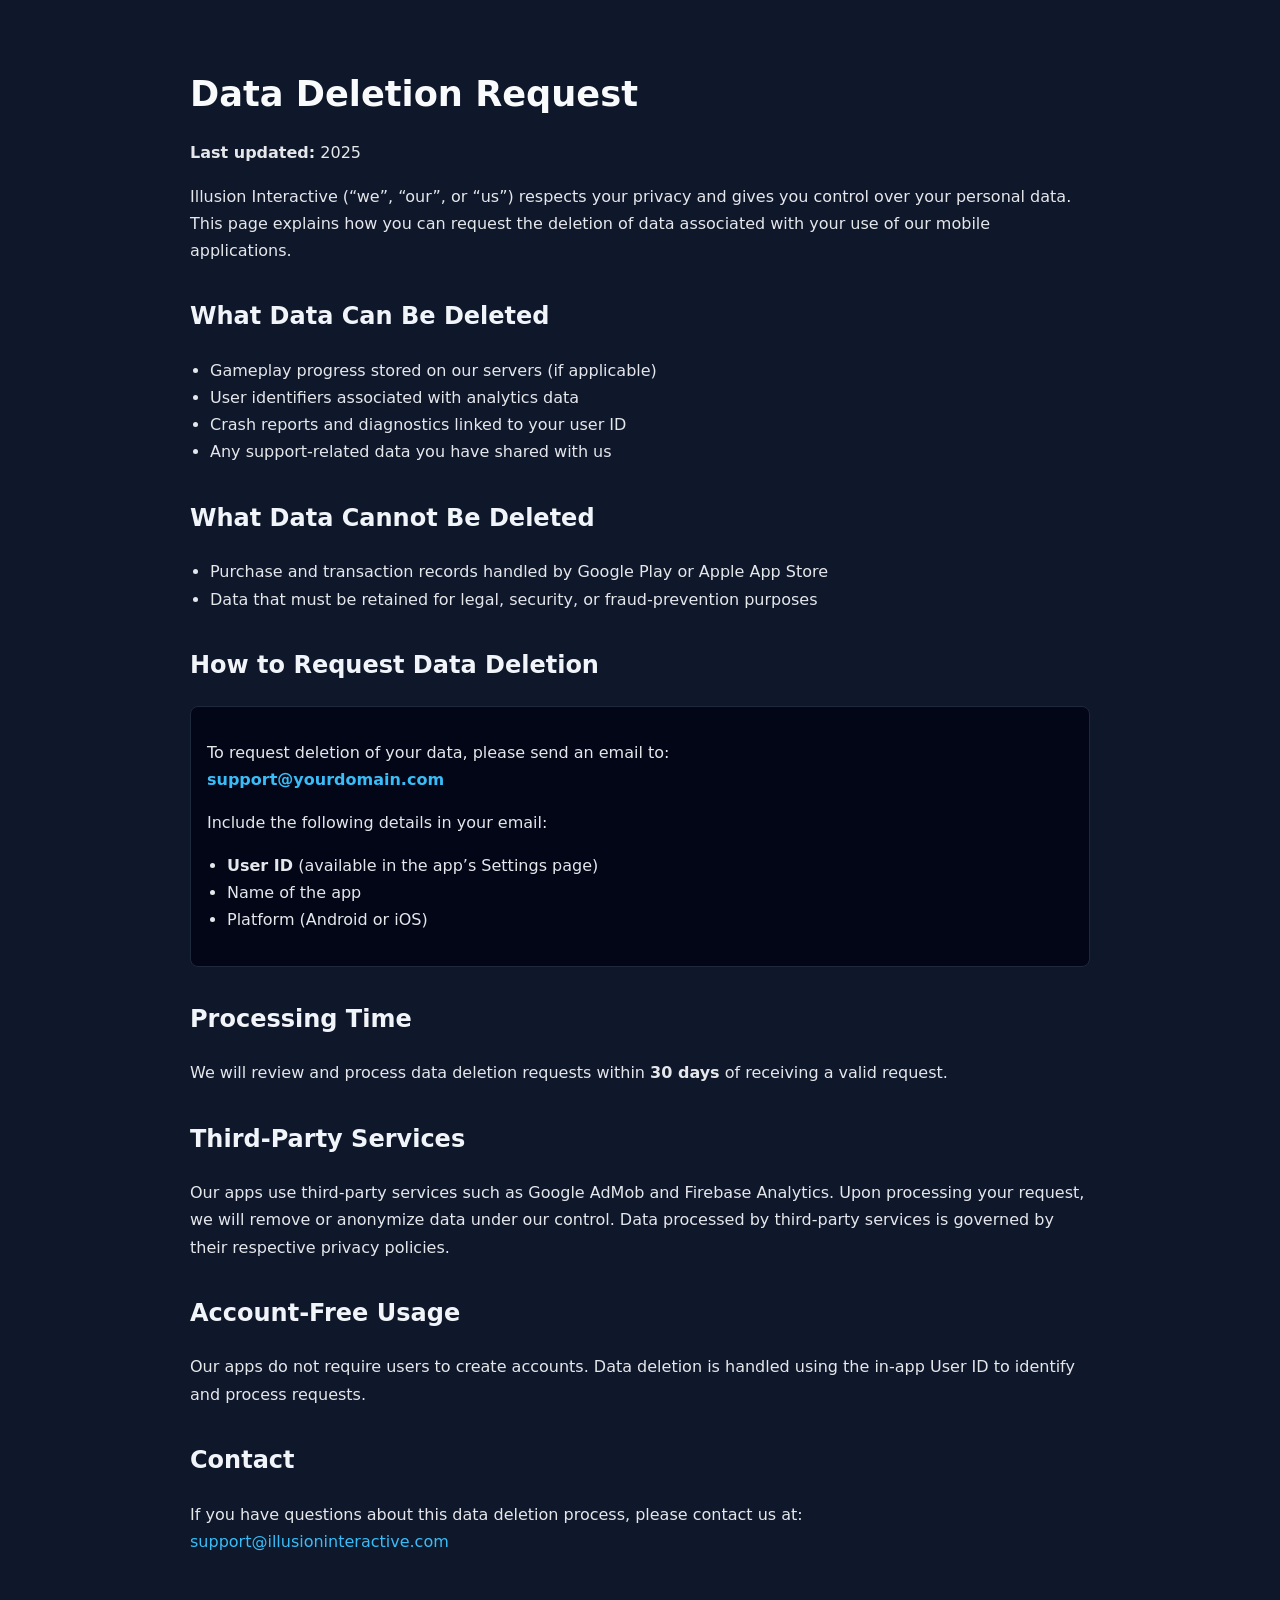
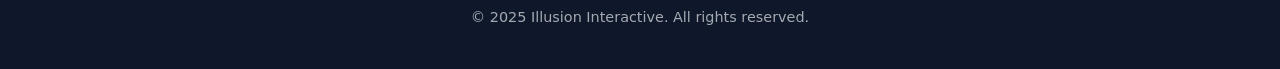
==== datadeletion/index.html @ f8d48161 "Update Privacy Policy to Data Deletion Request" ====
<!DOCTYPE html>
<html lang="en">
<head>
  <meta charset="UTF-8" />
  <title>Data Deletion Request | Illusion Interactive</title>
  <meta name="viewport" content="width=device-width, initial-scale=1" />
  <meta name="robots" content="index, follow" />

  <style>
    body {
      font-family: system-ui, -apple-system, BlinkMacSystemFont, "Segoe UI", Roboto, sans-serif;
      background: #0f172a;
      color: #e5e7eb;
      margin: 0;
      padding: 40px 20px;
      line-height: 1.7;
    }
    .container {
      max-width: 900px;
      margin: auto;
    }
    h1 {
      font-size: 2.2rem;
      margin-bottom: 10px;
      color: #f8fafc;
    }
    h2 {
      margin-top: 32px;
      color: #f1f5f9;
    }
    p, li {
      font-size: 1rem;
    }
    ul {
      padding-left: 20px;
    }
    a {
      color: #38bdf8;
      text-decoration: none;
    }
    a:hover {
      text-decoration: underline;
    }
    footer {
      margin-top: 50px;
      font-size: 0.9rem;
      opacity: 0.7;
      text-align: center;
    }
    .highlight {
      background: #020617;
      border: 1px solid #1e293b;
      padding: 16px;
      border-radius: 8px;
      margin: 20px 0;
    }
  </style>
</head>

<body>
  <div class="container">
    <h1>Data Deletion Request</h1>
    <p><strong>Last updated:</strong> 2025</p>

    <p>
      Illusion Interactive (“we”, “our”, or “us”) respects your privacy and gives you
      control over your personal data. This page explains how you can request the
      deletion of data associated with your use of our mobile applications.
    </p>

    <h2>What Data Can Be Deleted</h2>
    <ul>
      <li>Gameplay progress stored on our servers (if applicable)</li>
      <li>User identifiers associated with analytics data</li>
      <li>Crash reports and diagnostics linked to your user ID</li>
      <li>Any support-related data you have shared with us</li>
    </ul>

    <h2>What Data Cannot Be Deleted</h2>
    <ul>
      <li>Purchase and transaction records handled by Google Play or Apple App Store</li>
      <li>Data that must be retained for legal, security, or fraud-prevention purposes</li>
    </ul>

    <h2>How to Request Data Deletion</h2>
    <div class="highlight">
      <p>
        To request deletion of your data, please send an email to:
        <br />
        <strong>
          <a href="mailto:support@yourdomain.com">
            support@yourdomain.com
          </a>
        </strong>
      </p>

      <p>
        Include the following details in your email:
      </p>
      <ul>
        <li><strong>User ID</strong> (available in the app’s Settings page)</li>
        <li>Name of the app</li>
        <li>Platform (Android or iOS)</li>
      </ul>
    </div>

    <h2>Processing Time</h2>
    <p>
      We will review and process data deletion requests within
      <strong>30 days</strong> of receiving a valid request.
    </p>

    <h2>Third-Party Services</h2>
    <p>
      Our apps use third-party services such as Google AdMob and Firebase Analytics.
      Upon processing your request, we will remove or anonymize data under our control.
      Data processed by third-party services is governed by their respective
      privacy policies.
    </p>

    <h2>Account-Free Usage</h2>
    <p>
      Our apps do not require users to create accounts. Data deletion is handled
      using the in-app User ID to identify and process requests.
    </p>

    <h2>Contact</h2>
    <p>
      If you have questions about this data deletion process, please contact us at:
      <br />
      <a href="mailto:support@illusioninteractive.com.com">support@illusioninteractive.com</a>
    </p>

    <footer>
      © 2025 Illusion Interactive. All rights reserved.
    </footer>
  </div>
</body>
</html>
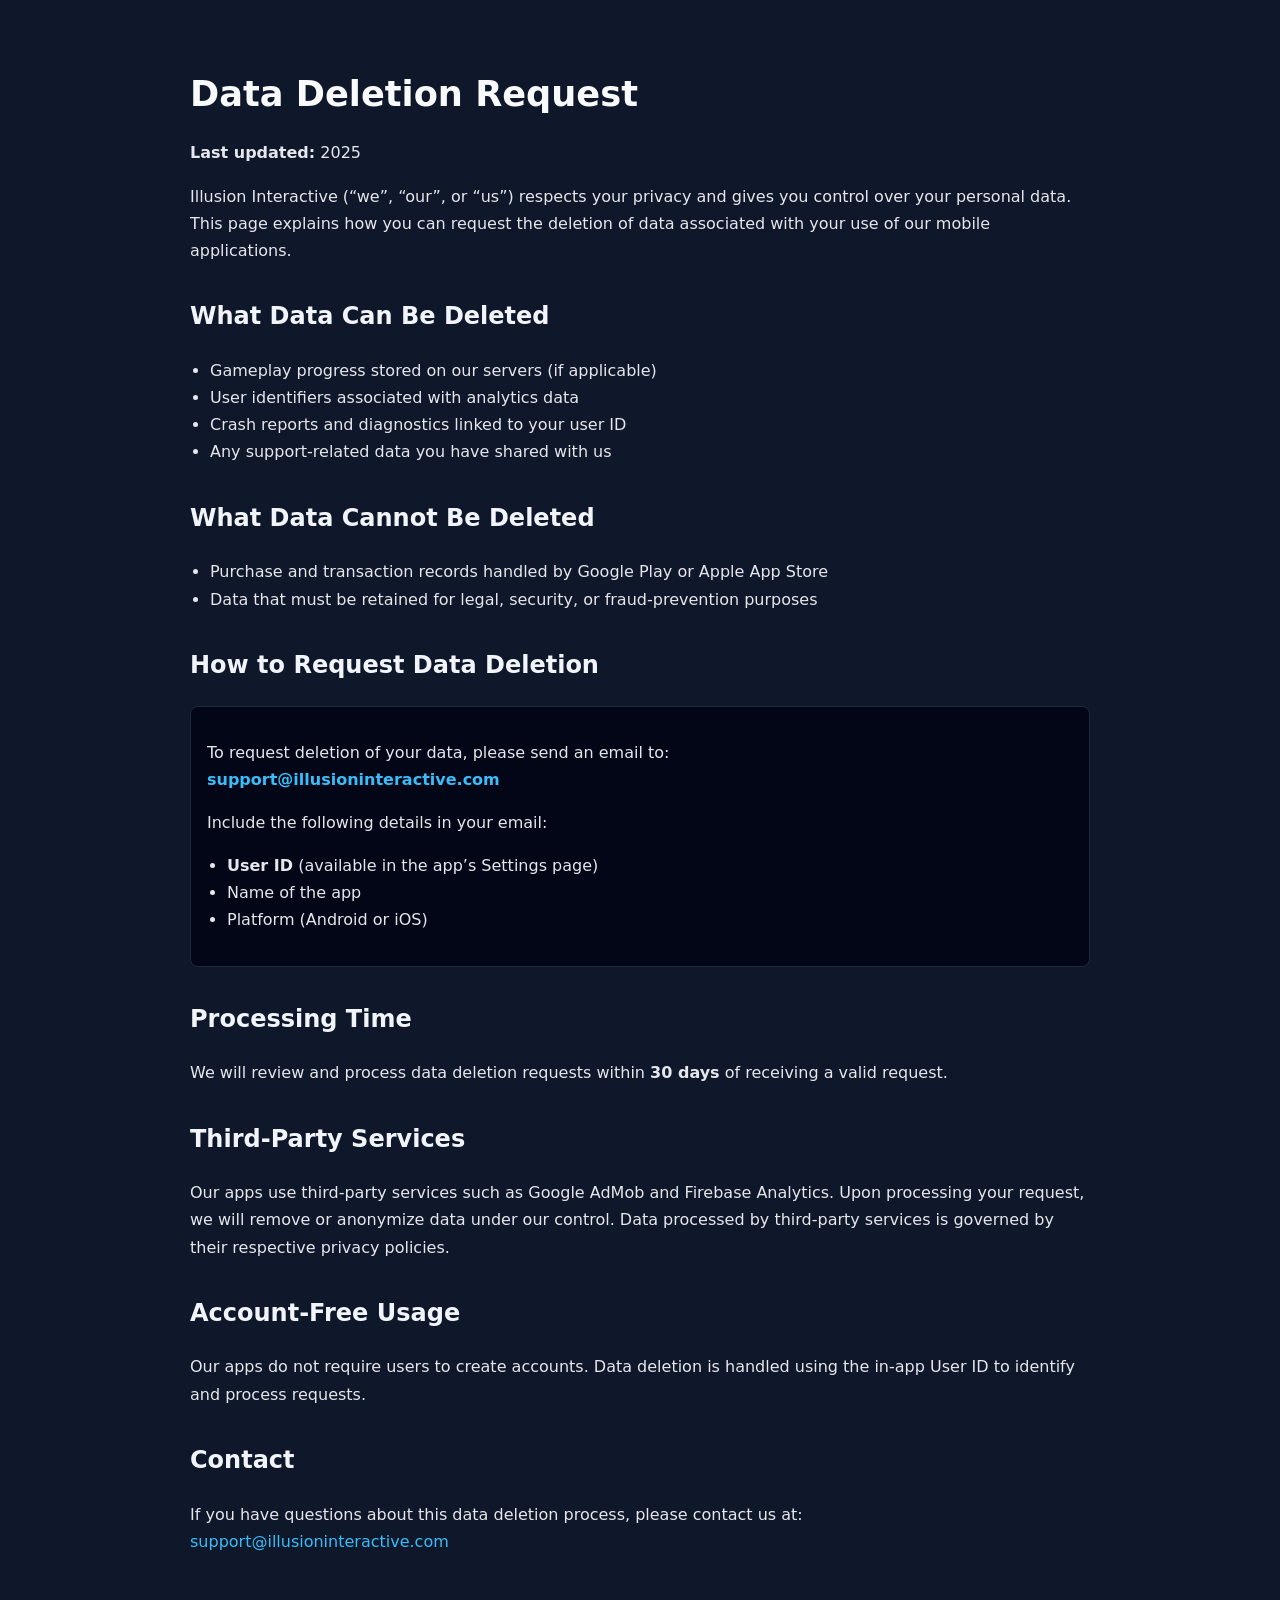
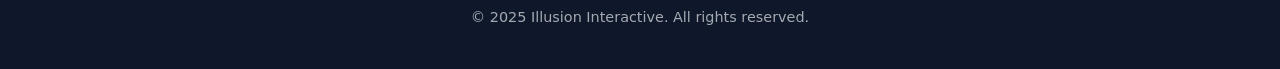
==== commit 8d095544: "Update support email address for data deletion requests" ====
--- a/datadeletion/index.html
+++ b/datadeletion/index.html
@@ -88,8 +88,8 @@
         To request deletion of your data, please send an email to:
         <br />
         <strong>
-          <a href="mailto:support@yourdomain.com">
-            support@yourdomain.com
+          <a href="mailto:support@illusioninteractive.com">
+            support@illusioninteractive.com
           </a>
         </strong>
       </p>
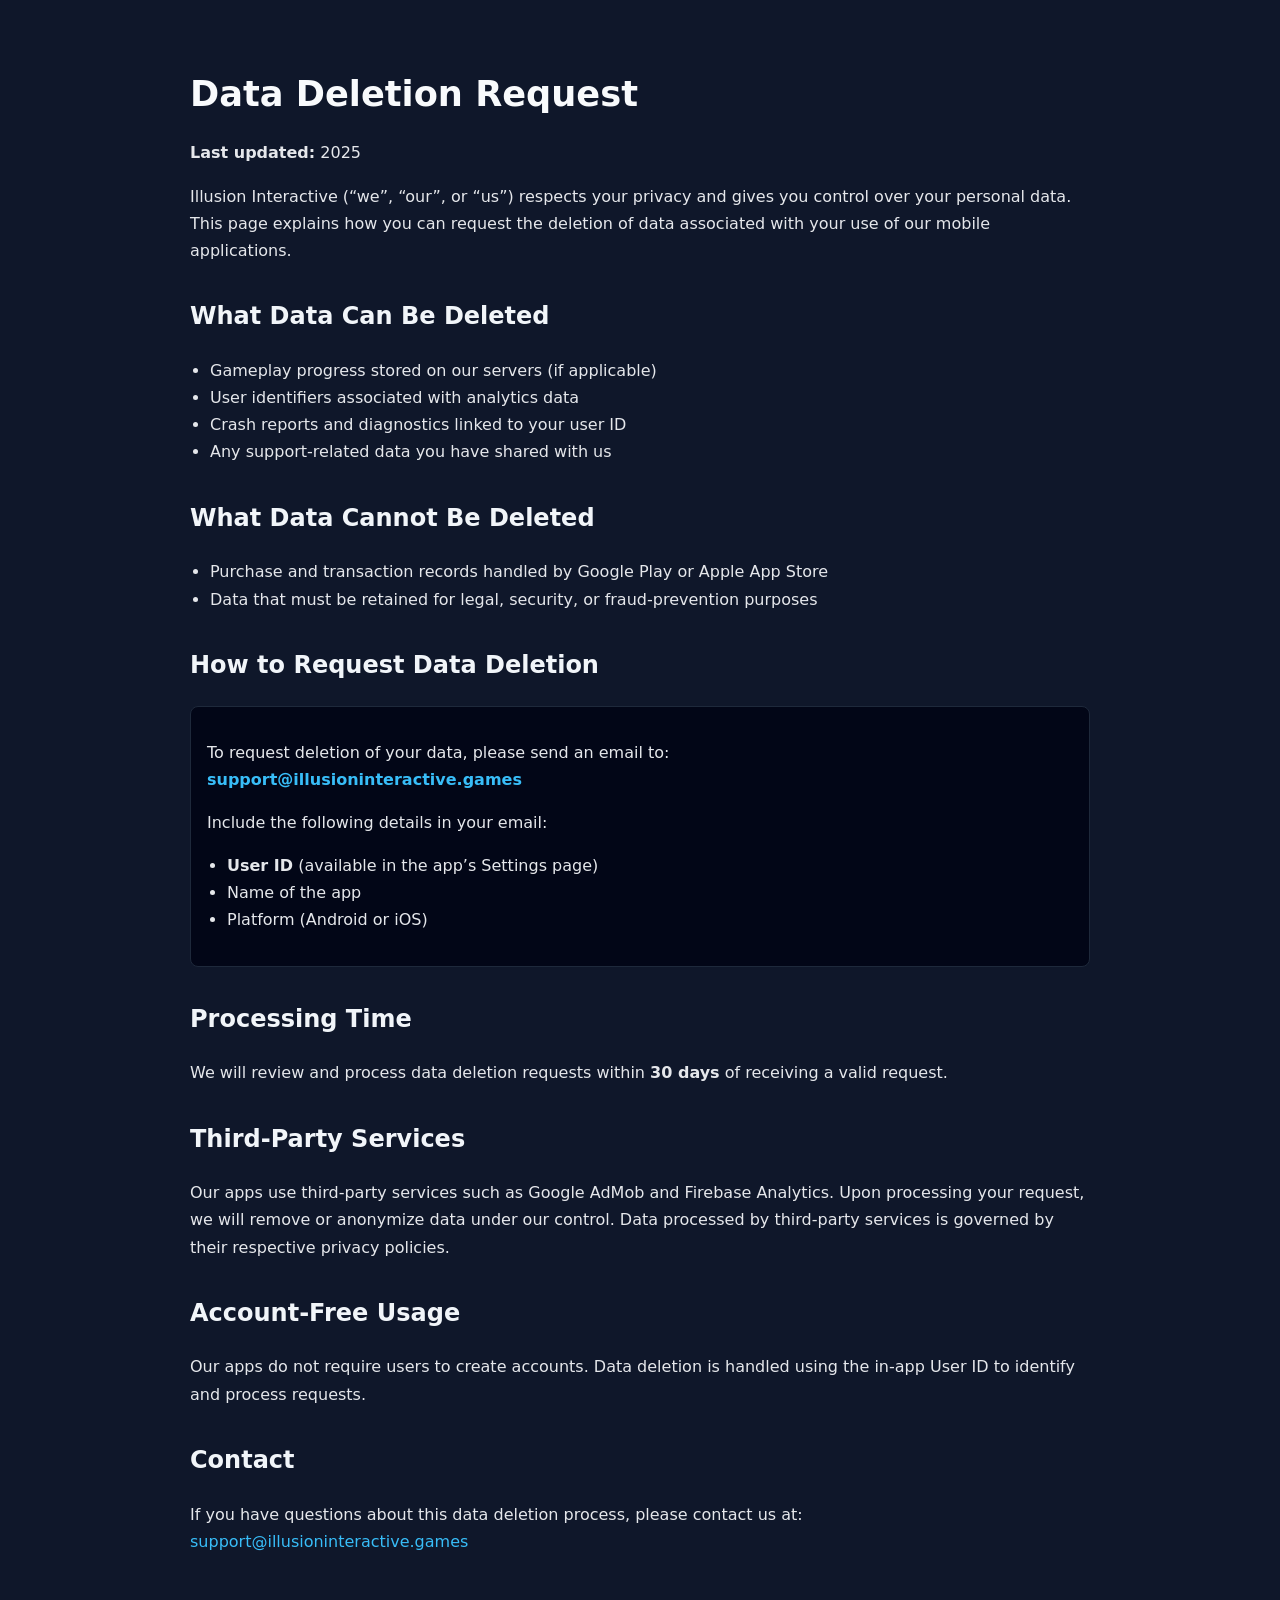
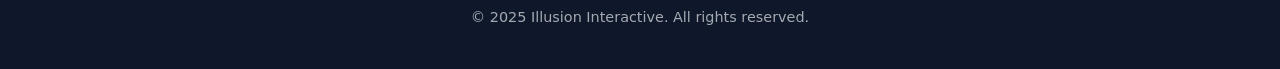
==== commit 29330af1: "Update support email addresses in index.html" ====
--- a/datadeletion/index.html
+++ b/datadeletion/index.html
@@ -88,8 +88,8 @@
         To request deletion of your data, please send an email to:
         <br />
         <strong>
-          <a href="mailto:support@illusioninteractive.com">
-            support@illusioninteractive.com
+          <a href="mailto:support@illusioninteractive.games">
+            support@illusioninteractive.games
           </a>
         </strong>
       </p>
@@ -128,7 +128,7 @@
     <p>
       If you have questions about this data deletion process, please contact us at:
       <br />
-      <a href="mailto:support@illusioninteractive.com.com">support@illusioninteractive.com</a>
+      <a href="mailto:support@illusioninteractive.games">support@illusioninteractive.games</a>
     </p>
 
     <footer>
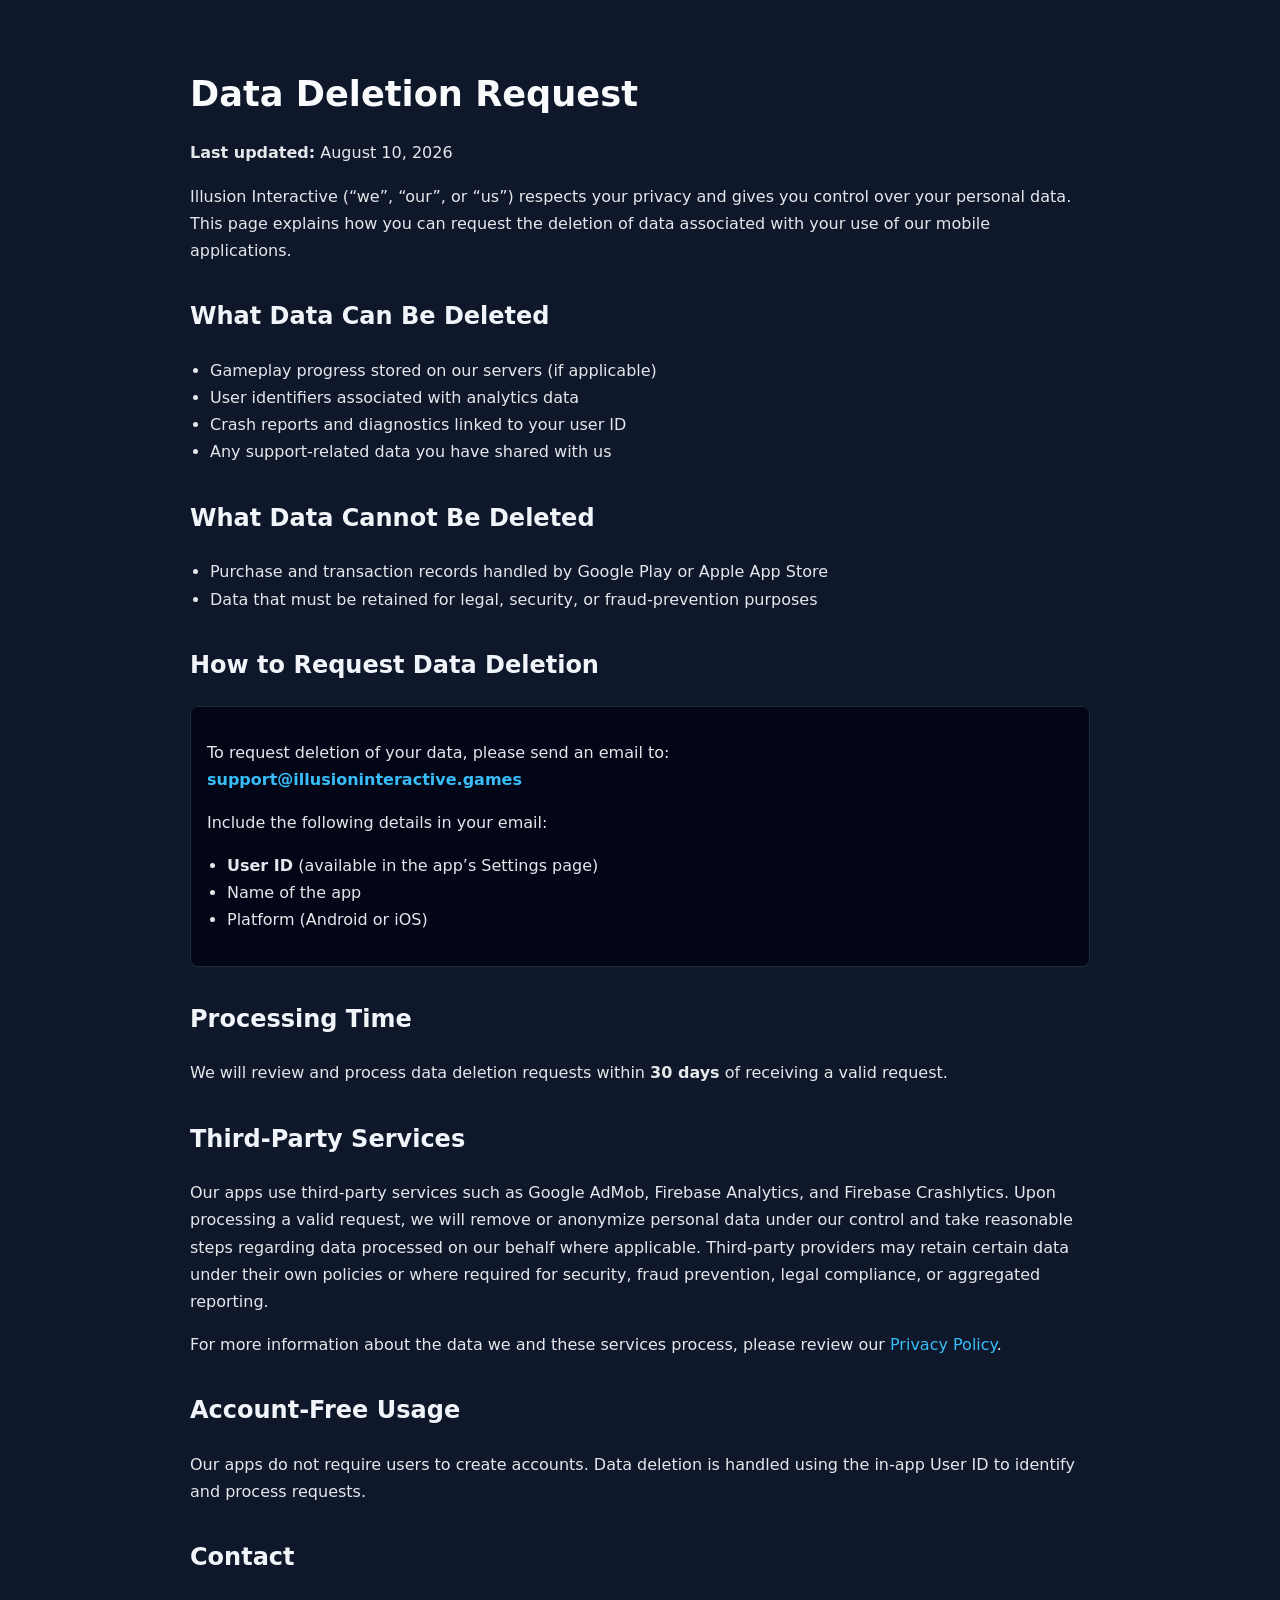
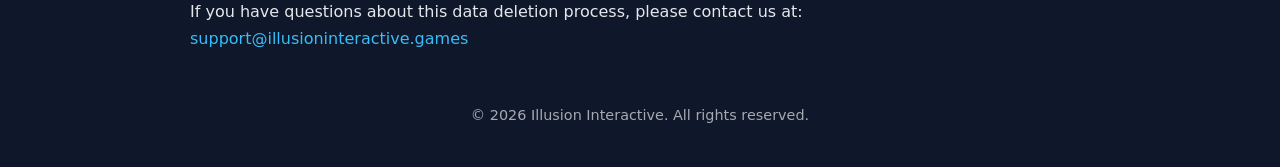
==== commit 2c2bcec1: "updated policies" ====
--- a/datadeletion/index.html
+++ b/datadeletion/index.html
@@ -60,7 +60,7 @@
 <body>
   <div class="container">
     <h1>Data Deletion Request</h1>
-    <p><strong>Last updated:</strong> 2025</p>
+    <p><strong>Last updated:</strong> August 10, 2026</p>
 
     <p>
       Illusion Interactive (“we”, “our”, or “us”) respects your privacy and gives you
@@ -112,10 +112,16 @@
 
     <h2>Third-Party Services</h2>
     <p>
-      Our apps use third-party services such as Google AdMob and Firebase Analytics.
-      Upon processing your request, we will remove or anonymize data under our control.
-      Data processed by third-party services is governed by their respective
-      privacy policies.
+      Our apps use third-party services such as Google AdMob, Firebase Analytics, and
+      Firebase Crashlytics. Upon processing a valid request, we will remove or anonymize
+      personal data under our control and take reasonable steps regarding data processed
+      on our behalf where applicable. Third-party providers may retain certain data under
+      their own policies or where required for security, fraud prevention, legal
+      compliance, or aggregated reporting.
+    </p>
+    <p>
+      For more information about the data we and these services process, please review
+      our <a href="../privacypolicy/">Privacy Policy</a>.
     </p>
 
     <h2>Account-Free Usage</h2>
@@ -132,7 +138,7 @@
     </p>
 
     <footer>
-      © 2025 Illusion Interactive. All rights reserved.
+      © 2026 Illusion Interactive. All rights reserved.
     </footer>
   </div>
 </body>
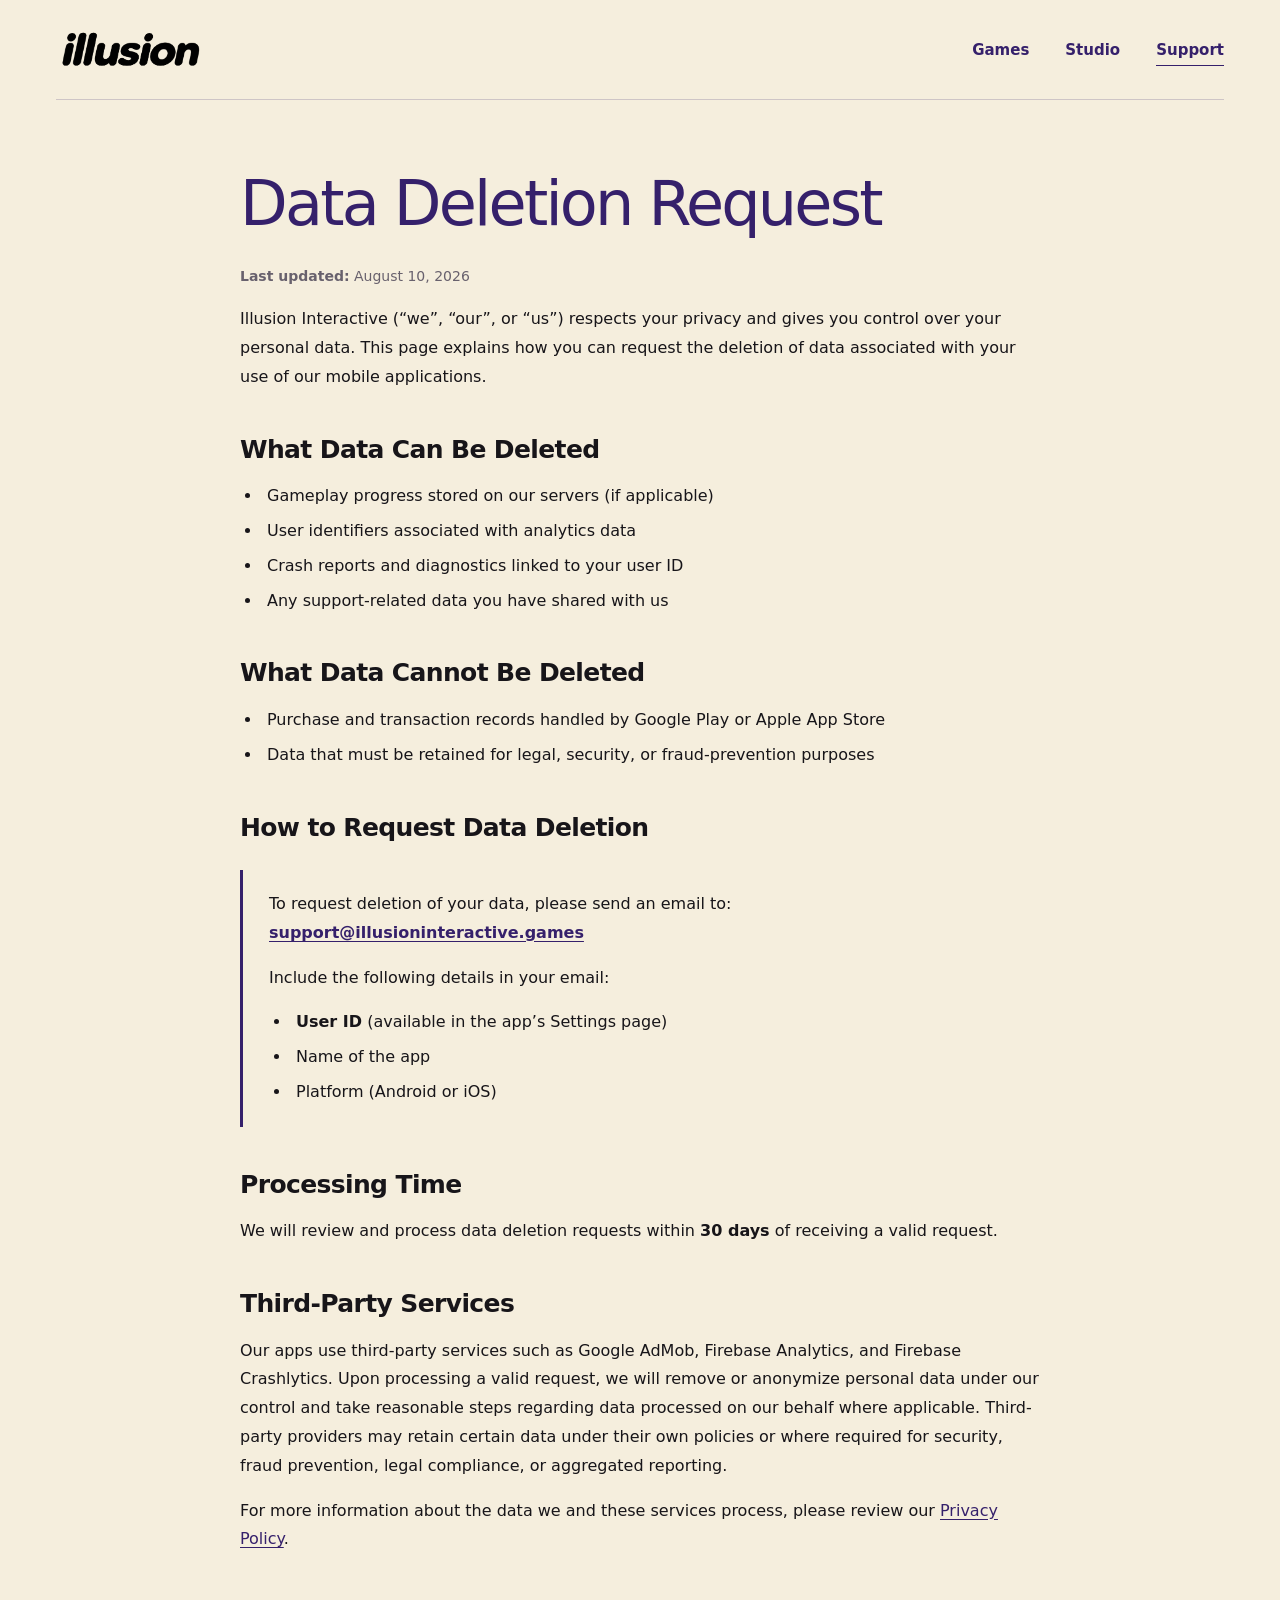
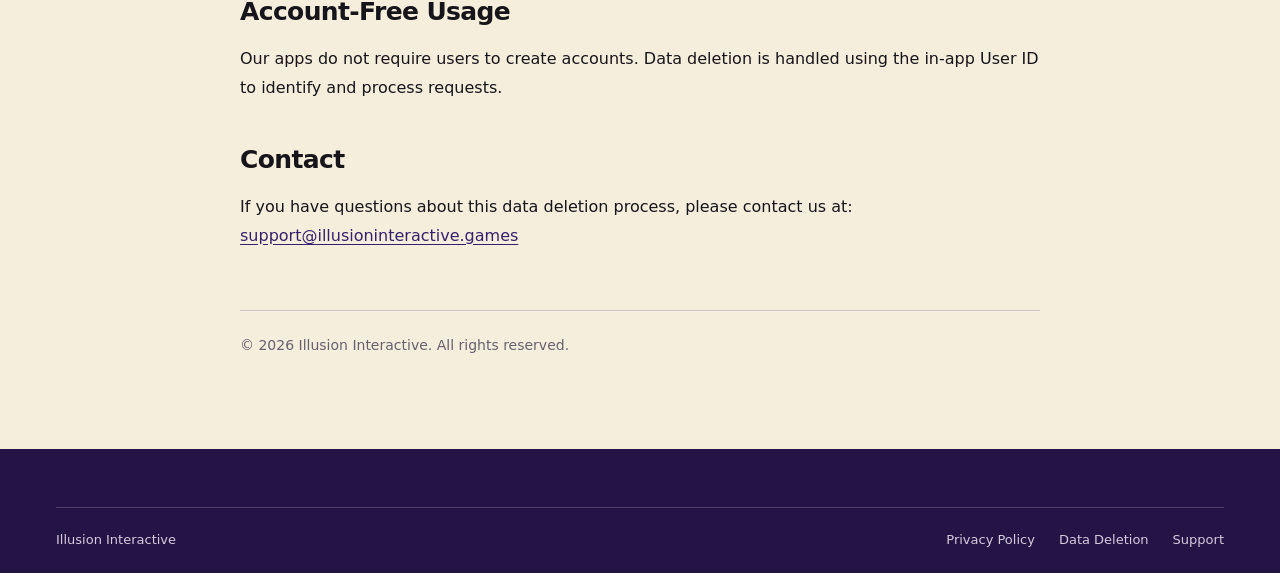
==== commit b8a53d8a: "Refresh studio branding and site theme" ====
--- a/datadeletion/index.html
+++ b/datadeletion/index.html
@@ -6,59 +6,35 @@
   <meta name="viewport" content="width=device-width, initial-scale=1" />
   <meta name="robots" content="index, follow" />
 
-  <style>
-    body {
-      font-family: system-ui, -apple-system, BlinkMacSystemFont, "Segoe UI", Roboto, sans-serif;
-      background: #0f172a;
-      color: #e5e7eb;
-      margin: 0;
-      padding: 40px 20px;
-      line-height: 1.7;
-    }
-    .container {
-      max-width: 900px;
-      margin: auto;
-    }
-    h1 {
-      font-size: 2.2rem;
-      margin-bottom: 10px;
-      color: #f8fafc;
-    }
-    h2 {
-      margin-top: 32px;
-      color: #f1f5f9;
-    }
-    p, li {
-      font-size: 1rem;
-    }
-    ul {
-      padding-left: 20px;
-    }
-    a {
-      color: #38bdf8;
-      text-decoration: none;
-    }
-    a:hover {
-      text-decoration: underline;
-    }
-    footer {
-      margin-top: 50px;
-      font-size: 0.9rem;
-      opacity: 0.7;
-      text-align: center;
-    }
-    .highlight {
-      background: #020617;
-      border: 1px solid #1e293b;
-      padding: 16px;
-      border-radius: 8px;
-      margin: 20px 0;
-    }
-  </style>
+  <link rel="stylesheet" href="../assets/studio.css" />
+  <link rel="icon" href="../assets/brand/favicon.svg" type="image/svg+xml" />
+  <meta name="theme-color" content="#35206b" />
+  <link rel="canonical" href="https://illusioninteractive.games/datadeletion/" />
+  <meta property="og:type" content="website" />
+  <meta property="og:site_name" content="Illusion Interactive" />
+  <meta property="og:title" content="Data Deletion Request | Illusion Interactive" />
+  <meta property="og:description" content="How to request deletion of data associated with Illusion Interactive applications." />
+  <meta property="og:url" content="https://illusioninteractive.games/datadeletion/" />
+  <meta property="og:image" content="https://illusioninteractive.games/assets/brand/illusion-social-preview.png" />
+  <meta property="og:image:width" content="1731" />
+  <meta property="og:image:height" content="909" />
+  <meta property="og:image:alt" content="illusion — Small screens. Good company." />
+  <meta name="twitter:card" content="summary_large_image" />
+  <meta name="twitter:title" content="Data Deletion Request | Illusion Interactive" />
+  <meta name="twitter:description" content="How to request deletion of data associated with Illusion Interactive applications." />
+  <meta name="twitter:image" content="https://illusioninteractive.games/assets/brand/illusion-social-preview.png" />
+  <meta name="description" content="How to request deletion of data associated with Illusion Interactive applications." />
 </head>
 
-<body>
-  <div class="container">
+<body class="document-page">
+  <a class="skip-link" href="#main">Skip to content</a>
+  <header class="site-header">
+    <nav class="nav wrap" aria-label="Primary navigation">
+      <a href="../" aria-label="Illusion Interactive home"><img class="wordmark" src="../assets/brand/illusion-wordmark.png" width="1942" height="809" alt="illusion" /></a>
+      <div class="nav-links"><a href="../#games">Games</a><a href="../#studio">Studio</a><a class="nav-contact" href="../support/">Support</a></div>
+    </nav>
+  </header>
+  <main class="container" id="main">
     <h1>Data Deletion Request</h1>
     <p><strong>Last updated:</strong> August 10, 2026</p>
 
@@ -140,6 +116,9 @@
     <footer>
       © 2026 Illusion Interactive. All rights reserved.
     </footer>
-  </div>
+  </main>
+  <footer class="site-footer"><div class="wrap">
+    <div class="footer-bottom"><a href="../">Illusion Interactive</a><div class="footer-links"><a href="../privacypolicy/">Privacy Policy</a><a href="../datadeletion/">Data Deletion</a><a href="../support/">Support</a></div></div>
+  </div></footer>
 </body>
 </html>
--- a/assets/studio.css
+++ b/assets/studio.css
@@ -0,0 +1,664 @@
+:root {
+  --ivory:#f5eedd;
+  --paper:#faf6ec;
+  --purple:#35206b;
+  --purple-dark:#241345;
+  --ink:#171519;
+  --muted:#68616d;
+  --line:rgba(53,32,107,.2);
+}
+
+* {
+  box-sizing:border-box;
+}
+
+html {
+  scroll-behavior:smooth;
+  scroll-padding-top:30px;
+}
+
+body {
+  margin:0;
+  background:var(--ivory);
+  color:var(--ink);
+  font-family:"Avenir Next","Nunito Sans",Avenir,system-ui,sans-serif;
+  -webkit-font-smoothing:antialiased;
+}
+
+a {
+  color:inherit;
+  text-decoration:none;
+}
+
+button,a {
+  -webkit-tap-highlight-color:transparent;
+}
+
+a:focus-visible {
+  outline:3px solid currentColor;
+  outline-offset:6px;
+}
+
+::selection {
+  background:#d8c7fa;
+  color:var(--purple-dark);
+}
+
+.wrap {
+  width:min(1280px,calc(100% - 112px));
+  margin-inline:auto;
+}
+
+.site-header {
+  color:var(--purple);
+  background:var(--ivory);
+}
+
+.nav {
+  min-height:100px;
+  display:flex;
+  align-items:center;
+  justify-content:space-between;
+  gap:24px;
+}
+
+.wordmark {
+  display:block;
+  width:150px;
+  height:auto;
+  filter:brightness(0);
+  margin:-12px 0;
+}
+
+.nav-links {
+  display:flex;
+  gap:36px;
+  align-items:center;
+  font-size:15px;
+  font-weight:600;
+}
+
+.nav-links a {
+  position:relative;
+  padding-block:12px;
+}
+
+.nav-links a:hover {
+  text-decoration:underline;
+  text-underline-offset:7px;
+}
+
+.nav-links .nav-contact::after {
+  content:"";
+  position:absolute;
+  right:0;
+  bottom:5px;
+  left:0;
+  height:1px;
+  background:currentColor;
+}
+
+.skip-link {
+  position:absolute;
+  left:20px;
+  top:-100px;
+  z-index:20;
+  padding:12px 20px;
+  background:var(--ivory);
+  color:var(--purple);
+}
+
+.skip-link:focus {
+  top:12px;
+}
+
+.hero {
+  color:var(--ivory);
+  background:radial-gradient(ellipse at 70% 15%,#45297f 0,transparent 65%),var(--purple);
+  padding:40px 0 50px;
+}
+
+.hero-topline {
+  display:flex;
+  justify-content:space-between;
+  align-items:center;
+  font-size:14px;
+  letter-spacing:.035em;
+}
+
+.hero-topline p {
+  margin:0;
+}
+
+.hero-stage {
+  display:grid;
+  grid-template-columns:1.15fr 1fr;
+  gap:64px;
+  align-items:center;
+  padding:42px 0 12px;
+}
+
+.hero h1 {
+  font-size:clamp(44px,5.6vw,80px);
+  font-weight:500;
+  line-height:1.04;
+  letter-spacing:-.055em;
+  margin:0 0 30px;
+}
+
+.hero-intro {
+  max-width:420px;
+}
+
+.hero-intro p {
+  font-size:17px;
+  line-height:1.7;
+  margin:0 0 26px;
+  color:#e0d6ef;
+}
+
+.hero-game {
+  margin:0;
+  display:grid;
+  justify-items:center;
+  gap:24px;
+}
+
+.hero-game>a {
+  display:block;
+  width:min(270px,100%);
+  border-radius:24px;
+}
+
+.hero-game img {
+  display:block;
+  width:100%;
+  height:auto;
+  border:6px solid #21182c;
+  border-radius:24px;
+  box-shadow:0 24px 48px #180d393d;
+}
+
+.hero-game figcaption {
+  display:flex;
+  flex-direction:column;
+  align-items:center;
+  gap:6px;
+  font-size:14px;
+}
+
+.hero-game figcaption span:last-child {
+  font-size:12px;
+  color:#d6cadf;
+}
+
+.text-link {
+  display:inline-flex;
+  gap:28px;
+  align-items:center;
+  padding:8px 0;
+  border-bottom:1px solid currentColor;
+  font-size:15px;
+  font-weight:600;
+}
+
+.text-link span {
+  transition:transform .2s;
+}
+
+.text-link:hover span {
+  transform:translate(3px,-3px);
+}
+
+.section-label {
+  font-size:14px;
+  letter-spacing:.04em;
+  margin:0;
+  color:var(--purple);
+  font-weight:600;
+}
+
+.games-section {
+  padding:92px 0 96px;
+}
+
+.section-top {
+  display:flex;
+  justify-content:space-between;
+  gap:24px;
+  align-items:center;
+  margin-bottom:36px;
+}
+
+.section-top .index {
+  font-size:14px;
+  color:var(--muted);
+}
+
+.game-feature {
+  display:grid;
+  grid-template-columns:1.05fr 1fr;
+  align-items:center;
+  gap:clamp(40px,7vw,100px);
+}
+
+.game-visual {
+  position:relative;
+  min-height:540px;
+  background:#e7d9bd;
+  display:flex;
+  align-items:center;
+  justify-content:center;
+  gap:24px;
+  overflow:hidden;
+  border-radius:3px;
+}
+
+.game-visual img {
+  width:35%;
+  height:auto;
+  display:block;
+  border:7px solid #2d2924;
+  border-radius:23px;
+  box-shadow:0 16px 25px #35251326;
+}
+
+.game-visual img:first-child {
+  transform:translateY(30px) rotate(-7deg);
+}
+
+.game-visual img:last-child {
+  transform:translateY(-24px) rotate(7deg);
+}
+
+.game-copy .availability {
+  display:flex;
+  align-items:center;
+  gap:9px;
+  color:var(--muted);
+  font-size:14px;
+}
+
+.availability::before {
+  content:"";
+  width:6px;
+  height:6px;
+  background:#397353;
+  border-radius:50%;
+}
+
+.game-copy h2 {
+  font-size:clamp(42px,5vw,70px);
+  font-weight:500;
+  line-height:1.04;
+  letter-spacing:-.055em;
+  margin:26px 0;
+}
+
+.game-copy>p {
+  font-size:17px;
+  line-height:1.75;
+  color:var(--muted);
+  max-width:440px;
+}
+
+.game-links {
+  display:flex;
+  flex-wrap:wrap;
+  gap:22px;
+  align-items:center;
+  margin-top:32px;
+}
+
+.button {
+  display:inline-flex;
+  align-items:center;
+  justify-content:center;
+  gap:24px;
+  background:var(--purple);
+  color:var(--ivory);
+  padding:17px 24px;
+  border:1px solid var(--purple);
+  border-radius:9px;
+  font-size:15px;
+  font-weight:600;
+  transition:background .2s,transform .2s;
+}
+
+.button:hover {
+  background:var(--purple-dark);
+  transform:translateY(-2px);
+}
+
+.studio-section {
+  padding:82px 0 94px;
+  border-top:1px solid var(--line);
+}
+
+.studio-intro {
+  display:grid;
+  grid-template-columns:1fr 2fr;
+  gap:60px;
+  margin-bottom:64px;
+}
+
+.studio-intro h2 {
+  font-size:clamp(34px,4.5vw,60px);
+  font-weight:500;
+  line-height:1.14;
+  letter-spacing:-.045em;
+  max-width:830px;
+  margin:0;
+}
+
+.principles {
+  margin-left:calc((100% - 60px)/3 + 60px);
+}
+
+.principle {
+  display:grid;
+  grid-template-columns:38px 1fr 1.25fr;
+  gap:24px;
+  border-top:1px solid var(--line);
+  padding:26px 0;
+}
+
+.principle .number {
+  color:var(--muted);
+  font-size:13px;
+  padding-top:4px;
+}
+
+.principle h3 {
+  font-size:19px;
+  font-weight:600;
+  margin:0;
+  letter-spacing:-.025em;
+}
+
+.principle p {
+  margin:0;
+  line-height:1.65;
+  font-size:16px;
+  color:var(--muted);
+}
+
+.site-footer {
+  background:var(--purple-dark);
+  color:var(--ivory);
+  padding:58px 0 26px;
+}
+
+.footer-top {
+  display:flex;
+  align-items:start;
+  justify-content:space-between;
+  gap:40px;
+  margin-bottom:60px;
+}
+
+.footer-logo {
+  width:210px;
+  height:auto;
+  display:block;
+  margin-top:-17px;
+}
+
+.footer-top p {
+  font-size:24px;
+  font-weight:500;
+  letter-spacing:-.025em;
+  margin:0 0 12px;
+}
+
+.footer-bottom {
+  padding-top:24px;
+  border-top:1px solid #f5eedd33;
+  display:flex;
+  justify-content:space-between;
+  gap:24px;
+  font-size:13px;
+  color:#d6cadf;
+}
+
+.footer-links {
+  display:flex;
+  gap:24px;
+  flex-wrap:wrap;
+}
+
+.footer-links a:hover {
+  text-decoration:underline;
+  text-underline-offset:4px;
+}
+
+/* Studio information pages share the identity while keeping the original content. */
+.document-page .nav {
+  border-bottom:1px solid var(--line);
+}
+
+.document-page .container {
+  width:min(800px,calc(100% - 112px));
+  margin:0 auto;
+  padding:70px 0 90px;
+  line-height:1.8;
+}
+
+.document-page h1 {
+  color:var(--purple);
+  font-size:clamp(38px,5vw,62px);
+  font-weight:500;
+  line-height:1.1;
+  letter-spacing:-.045em;
+  margin:0 0 26px;
+}
+
+.document-page h2 {
+  font-size:25px;
+  line-height:1.3;
+  letter-spacing:-.025em;
+  font-weight:600;
+  margin:42px 0 16px;
+}
+
+.document-page h3 {
+  font-size:19px;
+  font-weight:600;
+  margin-top:28px;
+}
+
+.document-page p,.document-page li {
+  font-size:16px;
+}
+
+.document-page .container a {
+  color:var(--purple);
+  text-decoration:underline;
+  text-underline-offset:3px;
+  overflow-wrap:anywhere;
+}
+
+.document-page ul {
+  padding-left:22px;
+}
+
+.document-page li {
+  padding-left:5px;
+  margin:6px 0;
+}
+
+.document-page .highlight {
+  border-left:3px solid var(--purple);
+  padding:4px 0 4px 26px;
+  margin:26px 0;
+}
+
+.document-page .container>p:first-of-type {
+  color:var(--muted);
+  font-size:14px;
+}
+
+.document-page .container footer {
+  margin-top:60px;
+  padding-top:22px;
+  border-top:1px solid var(--line);
+  font-size:14px;
+  color:var(--muted);
+}
+
+@media(max-width:900px) {
+  .wrap {
+    width:calc(100% - 56px);
+  }
+  .nav {
+    min-height:84px;
+  }
+  .hero {
+    padding-top:30px;
+  }
+  .hero-stage {
+    gap:32px;
+  }
+  .game-feature {
+    gap:36px;
+  }
+  .game-visual {
+    min-height:440px;
+    gap:16px;
+  }
+  .game-visual img {
+    width:38%;
+    border-width:5px;
+    border-radius:18px;
+  }
+  .studio-intro {
+    grid-template-columns:1fr;
+    gap:28px;
+    margin-bottom:42px;
+  }
+  .principles {
+    margin-left:0;
+  }
+  .document-page .container {
+    width:calc(100% - 72px);
+  }
+}
+
+@media(max-width:600px) {
+  .wrap {
+    width:calc(100% - 40px);
+  }
+  .nav {
+    min-height:78px;
+    gap:14px;
+  }
+  .wordmark {
+    width:96px;
+  }
+  .nav-links {
+    gap:14px;
+    font-size:14px;
+  }
+  .hero {
+    padding:24px 0 34px;
+  }
+  .hero-topline {
+    font-size:12px;
+  }
+  .hero-stage {
+    grid-template-columns:1fr;
+    gap:36px;
+    padding-top:40px;
+  }
+  .hero h1 {
+    font-size:clamp(39px,8.8vw,52px);
+    margin-bottom:22px;
+  }
+  .hero-game>a {
+    width:230px;
+  }
+  .hero-intro {
+    margin-left:0;
+    max-width:100%;
+  }
+  .hero-intro p {
+    font-size:16px;
+    margin-bottom:15px;
+  }
+  .games-section {
+    padding:54px 0 60px;
+  }
+  .section-top {
+    margin-bottom:25px;
+  }
+  .game-feature {
+    grid-template-columns:1fr;
+    gap:34px;
+  }
+  .game-visual {
+    min-height:410px;
+  }
+  .game-visual img {
+    max-width:158px;
+  }
+  .game-copy h2 {
+    font-size:48px;
+    margin:20px 0;
+  }
+  .game-copy>p {
+    font-size:16px;
+  }
+  .game-links {
+    gap:20px;
+  }
+  .studio-section {
+    padding:48px 0 56px;
+  }
+  .studio-intro h2 {
+    font-size:36px;
+  }
+  .principle {
+    grid-template-columns:26px 1fr;
+    gap:9px 16px;
+    padding:24px 0;
+  }
+  .principle p {
+    grid-column:2;
+  }
+  .site-footer {
+    padding-top:42px;
+  }
+  .footer-top {
+    flex-direction:column;
+    gap:26px;
+    margin-bottom:38px;
+  }
+  .footer-logo {
+    width:170px;
+  }
+  .footer-bottom {
+    flex-direction:column;
+    gap:20px;
+    font-size:13px;
+  }
+  .footer-links {
+    gap:20px;
+  }
+  .document-page .container {
+    width:calc(100% - 40px);
+    padding:44px 0 60px;
+  }
+  .document-page h1 {
+    font-size:42px;
+  }
+}
+
+@media(prefers-reduced-motion:reduce) {
+  html {
+    scroll-behavior:auto;
+  }
+  *,*::before,*::after {
+    transition:none!important;
+  }
+}
+
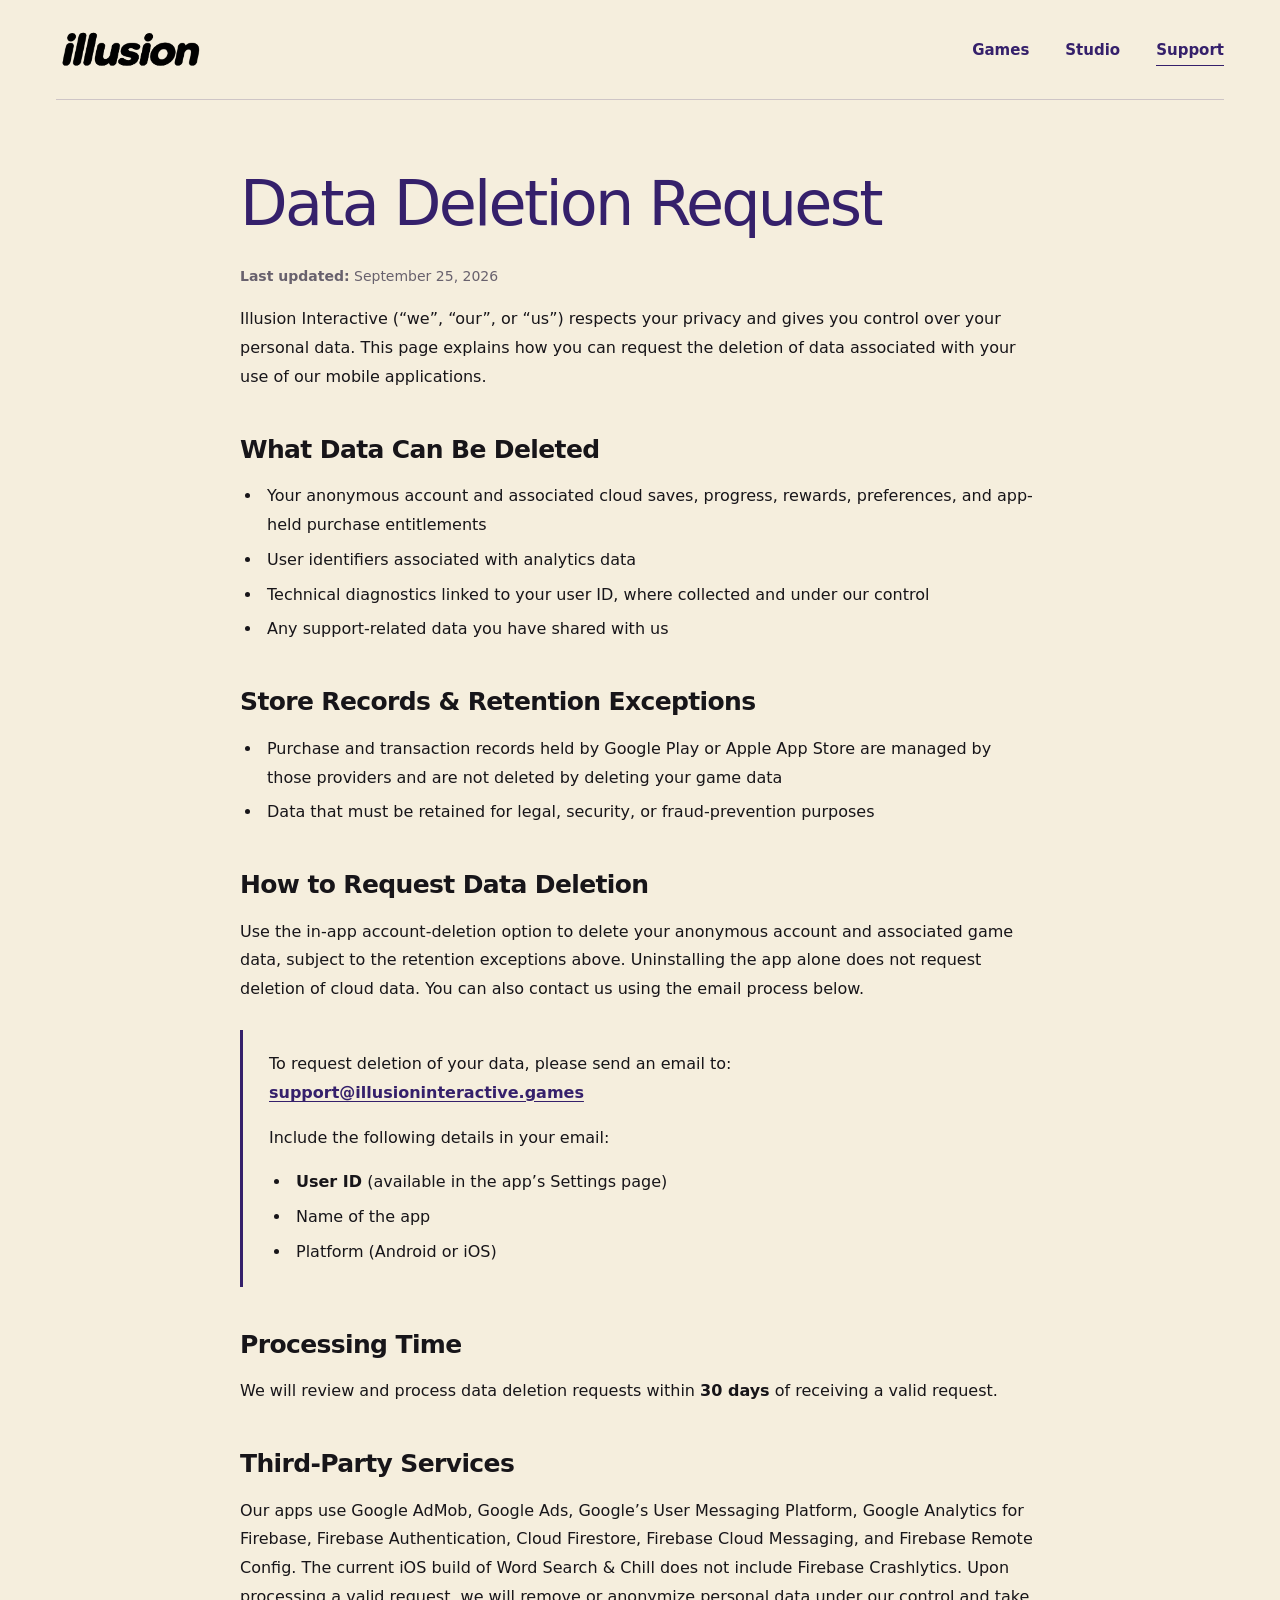
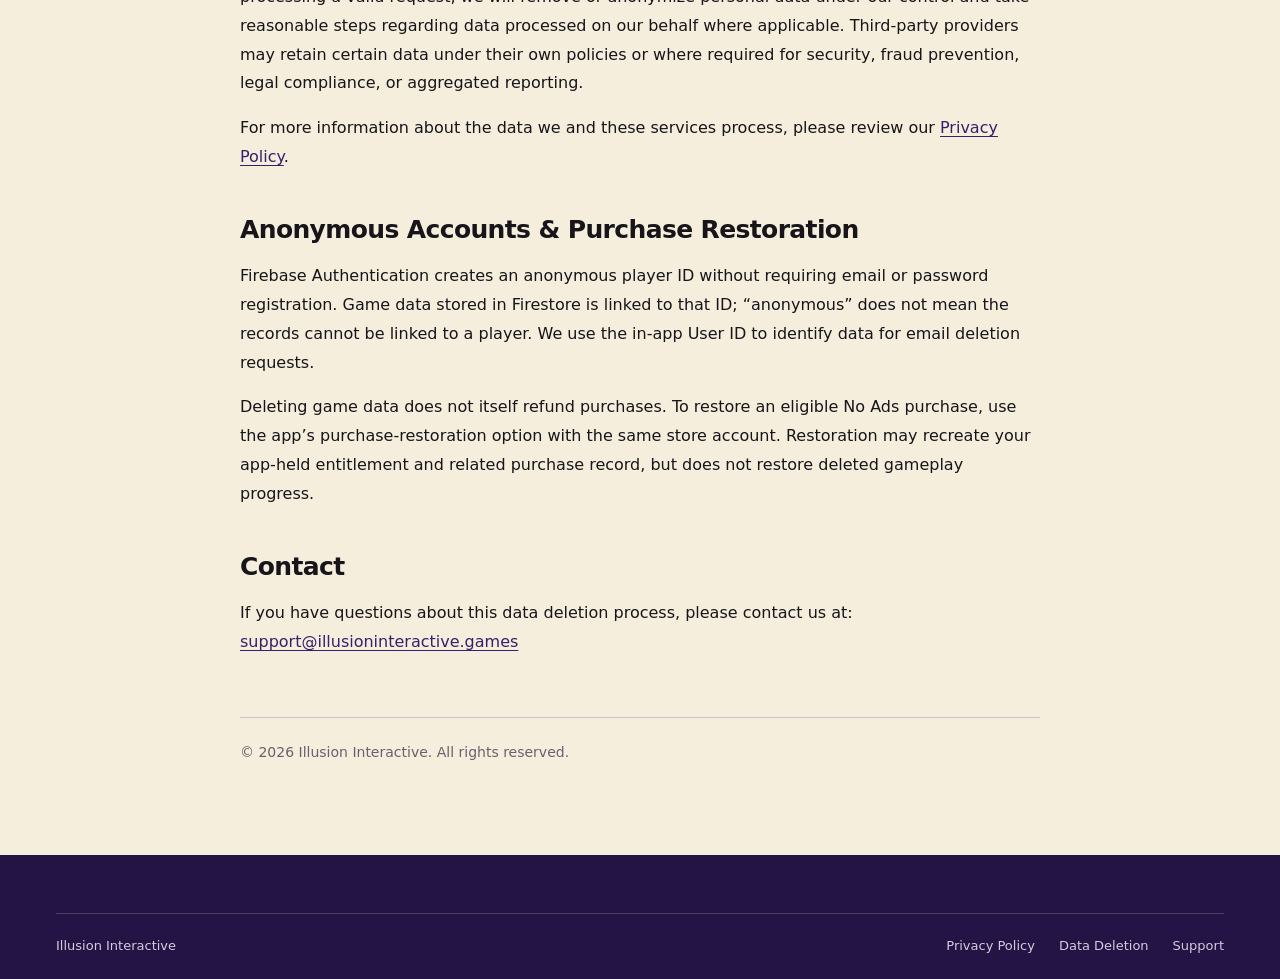
==== commit 5ded4703: "updated privacy and deletion pages" ====
--- a/datadeletion/index.html
+++ b/datadeletion/index.html
@@ -36,7 +36,7 @@
   </header>
   <main class="container" id="main">
     <h1>Data Deletion Request</h1>
-    <p><strong>Last updated:</strong> August 10, 2026</p>
+    <p><strong>Last updated:</strong> September 25, 2026</p>
 
     <p>
       Illusion Interactive (“we”, “our”, or “us”) respects your privacy and gives you
@@ -46,19 +46,25 @@
 
     <h2>What Data Can Be Deleted</h2>
     <ul>
-      <li>Gameplay progress stored on our servers (if applicable)</li>
+      <li>Your anonymous account and associated cloud saves, progress, rewards, preferences, and app-held purchase entitlements</li>
       <li>User identifiers associated with analytics data</li>
-      <li>Crash reports and diagnostics linked to your user ID</li>
+      <li>Technical diagnostics linked to your user ID, where collected and under our control</li>
       <li>Any support-related data you have shared with us</li>
     </ul>
 
-    <h2>What Data Cannot Be Deleted</h2>
+    <h2>Store Records &amp; Retention Exceptions</h2>
     <ul>
-      <li>Purchase and transaction records handled by Google Play or Apple App Store</li>
+      <li>Purchase and transaction records held by Google Play or Apple App Store are managed by those providers and are not deleted by deleting your game data</li>
       <li>Data that must be retained for legal, security, or fraud-prevention purposes</li>
     </ul>
 
     <h2>How to Request Data Deletion</h2>
+    <p>
+      Use the in-app account-deletion option to delete your anonymous account and
+      associated game data, subject to the retention exceptions above. Uninstalling
+      the app alone does not request deletion of cloud data. You can also contact us
+      using the email process below.
+    </p>
     <div class="highlight">
       <p>
         To request deletion of your data, please send an email to:
@@ -88,8 +94,11 @@
 
     <h2>Third-Party Services</h2>
     <p>
-      Our apps use third-party services such as Google AdMob, Firebase Analytics, and
-      Firebase Crashlytics. Upon processing a valid request, we will remove or anonymize
+      Our apps use Google AdMob, Google Ads, Google’s User Messaging Platform,
+      Google Analytics for Firebase, Firebase Authentication, Cloud Firestore,
+      Firebase Cloud Messaging, and Firebase Remote Config. The current iOS build of
+      Word Search &amp; Chill does not include Firebase Crashlytics.
+      Upon processing a valid request, we will remove or anonymize
       personal data under our control and take reasonable steps regarding data processed
       on our behalf where applicable. Third-party providers may retain certain data under
       their own policies or where required for security, fraud prevention, legal
@@ -100,10 +109,18 @@
       our <a href="../privacypolicy/">Privacy Policy</a>.
     </p>
 
-    <h2>Account-Free Usage</h2>
+    <h2>Anonymous Accounts &amp; Purchase Restoration</h2>
     <p>
-      Our apps do not require users to create accounts. Data deletion is handled
-      using the in-app User ID to identify and process requests.
+      Firebase Authentication creates an anonymous player ID without requiring email
+      or password registration. Game data stored in Firestore is linked to that ID;
+      “anonymous” does not mean the records cannot be linked to a player. We use the
+      in-app User ID to identify data for email deletion requests.
+    </p>
+    <p>
+      Deleting game data does not itself refund purchases. To restore an eligible
+      No Ads purchase, use the app’s purchase-restoration option with the same store
+      account. Restoration may recreate your app-held entitlement and related purchase
+      record, but does not restore deleted gameplay progress.
     </p>
 
     <h2>Contact</h2>
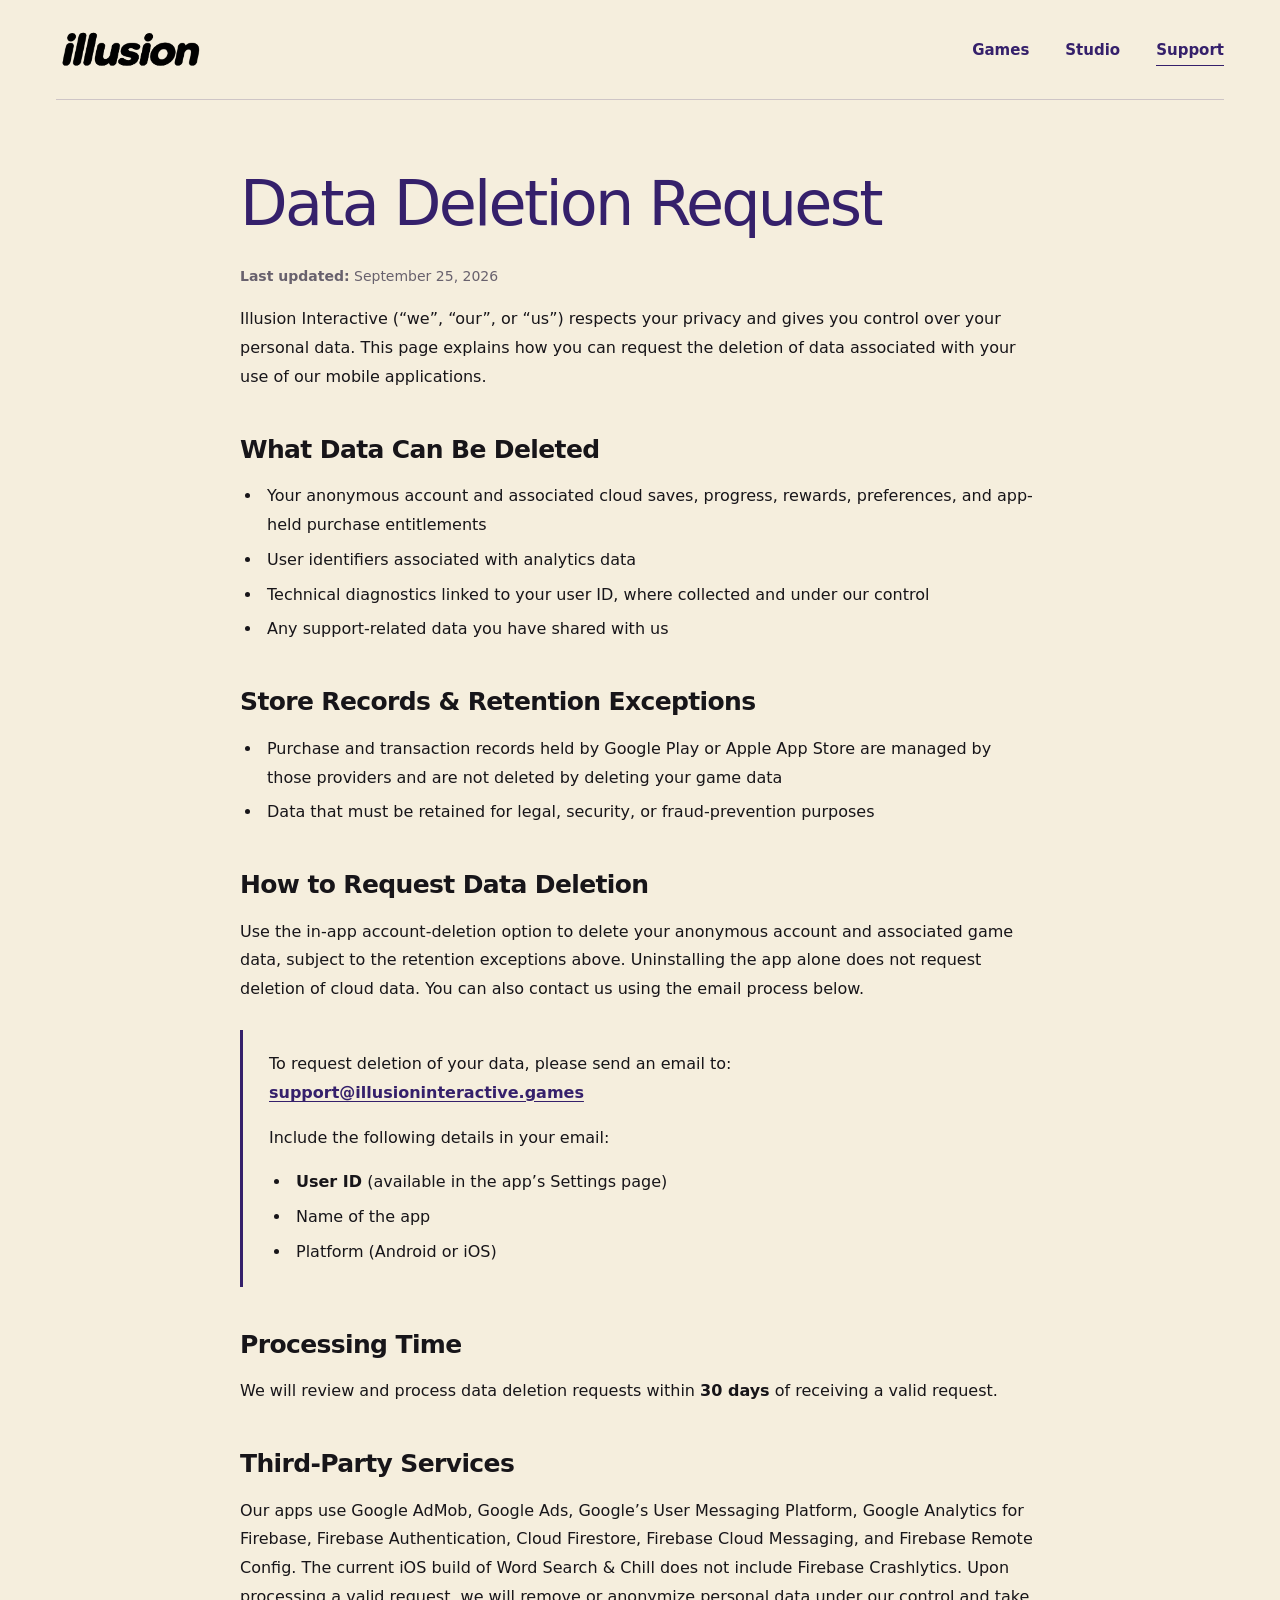
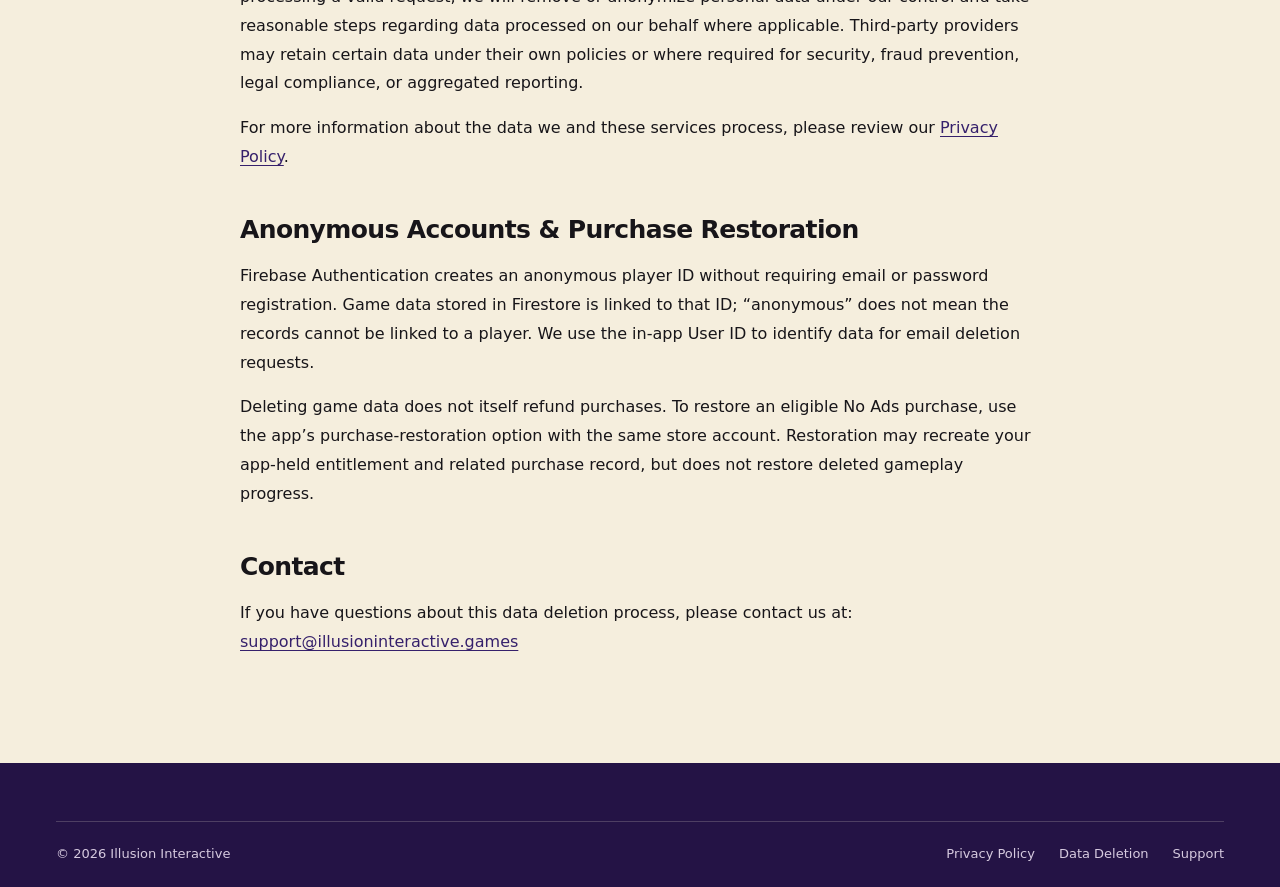
==== commit acbc9e3a: "Polish Illusion site and introduce Quill" ====
--- a/datadeletion/index.html
+++ b/datadeletion/index.html
@@ -130,12 +130,9 @@
       <a href="mailto:support@illusioninteractive.games">support@illusioninteractive.games</a>
     </p>
 
-    <footer>
-      © 2026 Illusion Interactive. All rights reserved.
-    </footer>
   </main>
   <footer class="site-footer"><div class="wrap">
-    <div class="footer-bottom"><a href="../">Illusion Interactive</a><div class="footer-links"><a href="../privacypolicy/">Privacy Policy</a><a href="../datadeletion/">Data Deletion</a><a href="../support/">Support</a></div></div>
+    <div class="footer-bottom"><span>© 2026 <a href="../">Illusion Interactive</a></span><div class="footer-links"><a href="../privacypolicy/">Privacy Policy</a><a href="../datadeletion/">Data Deletion</a><a href="../support/">Support</a></div></div>
   </div></footer>
 </body>
 </html>
--- a/assets/studio.css
+++ b/assets/studio.css
@@ -155,6 +155,42 @@
   line-height:1.7;
   margin:0 0 26px;
   color:#e0d6ef;
+}
+
+.hero-actions {
+  display:flex;
+  align-items:center;
+  flex-wrap:wrap;
+  gap:18px 24px;
+}
+
+.hero-actions .text-link {
+  font-size:14px;
+  gap:18px;
+}
+
+.button.button-ivory {
+  background:var(--ivory);
+  border-color:var(--ivory);
+  color:var(--purple);
+}
+
+.button.button-ivory:hover {
+  background:var(--paper);
+}
+
+.studio-story>p {
+  max-width:660px;
+  margin:26px 0 0;
+  color:var(--muted);
+  font-size:17px;
+  line-height:1.75;
+}
+
+.studio-story>p a {
+  color:var(--purple);
+  text-decoration:underline;
+  text-underline-offset:4px;
 }
 
 .hero-game {
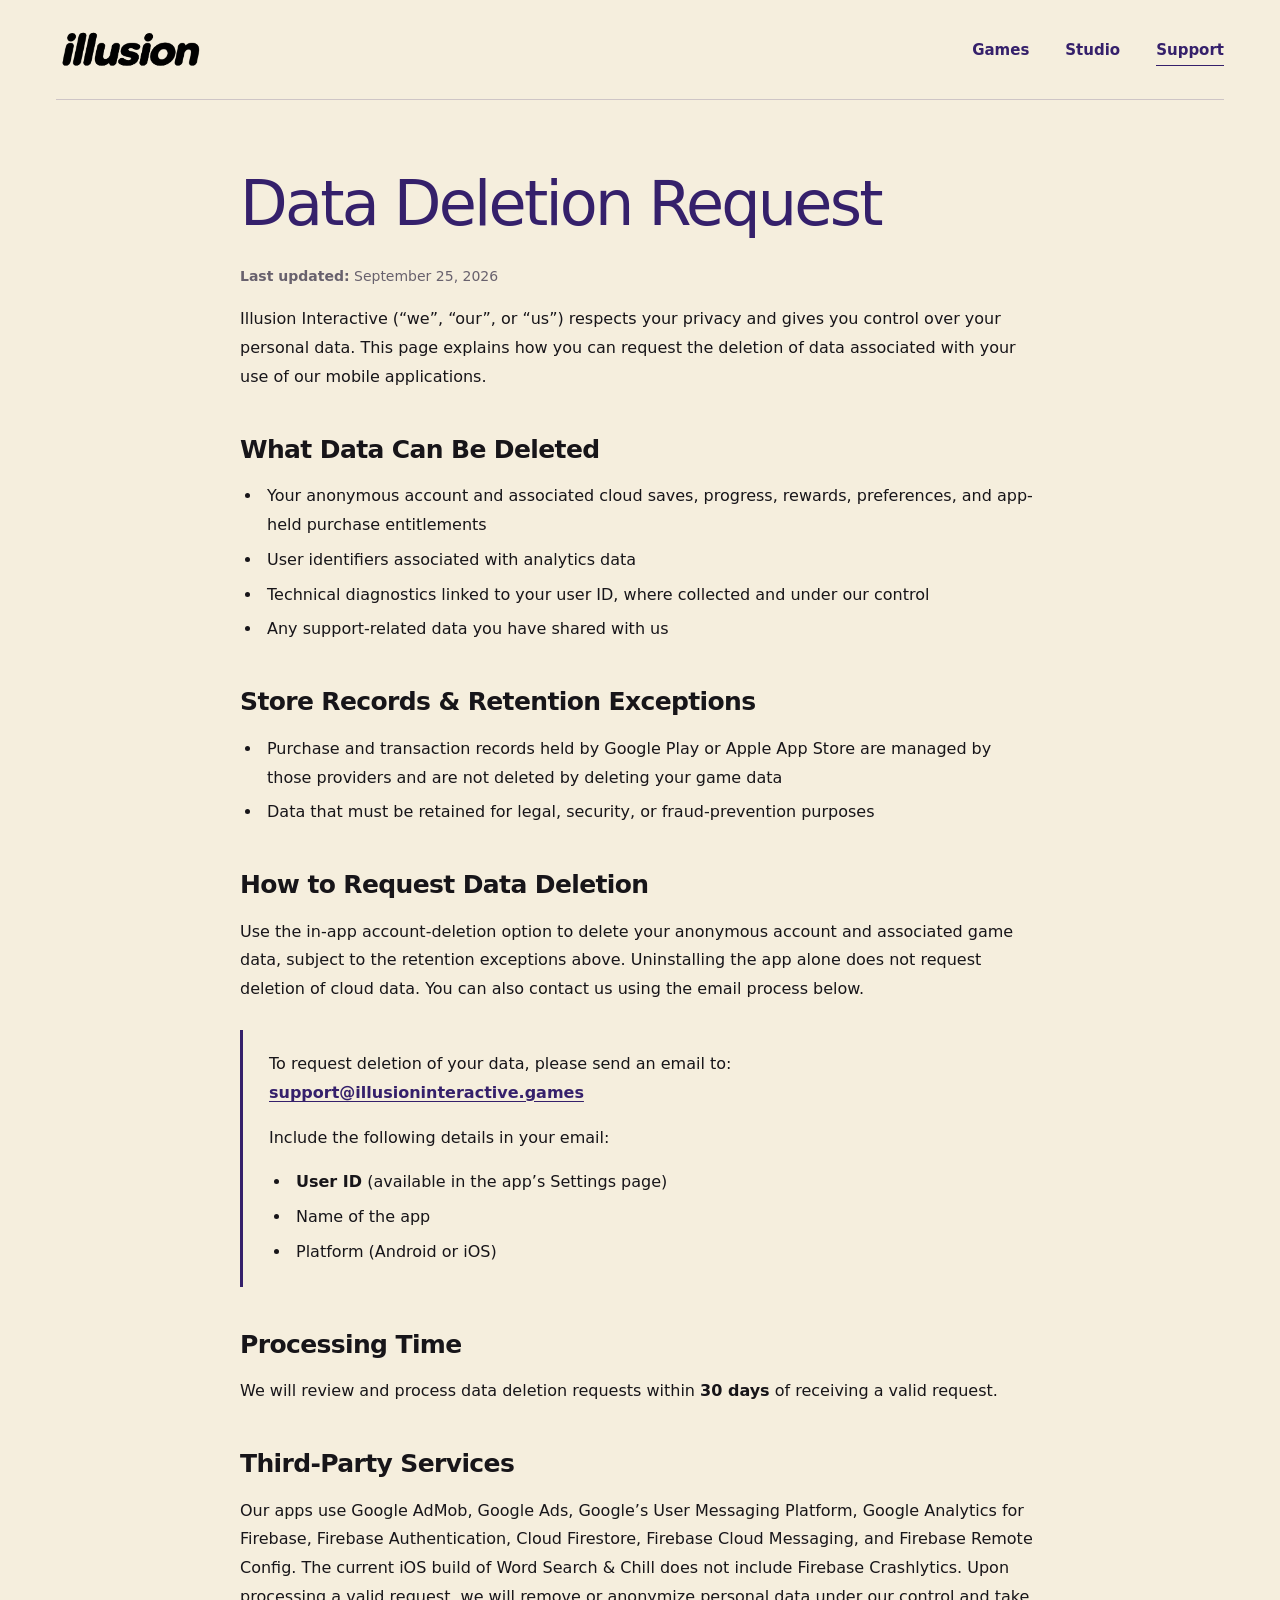
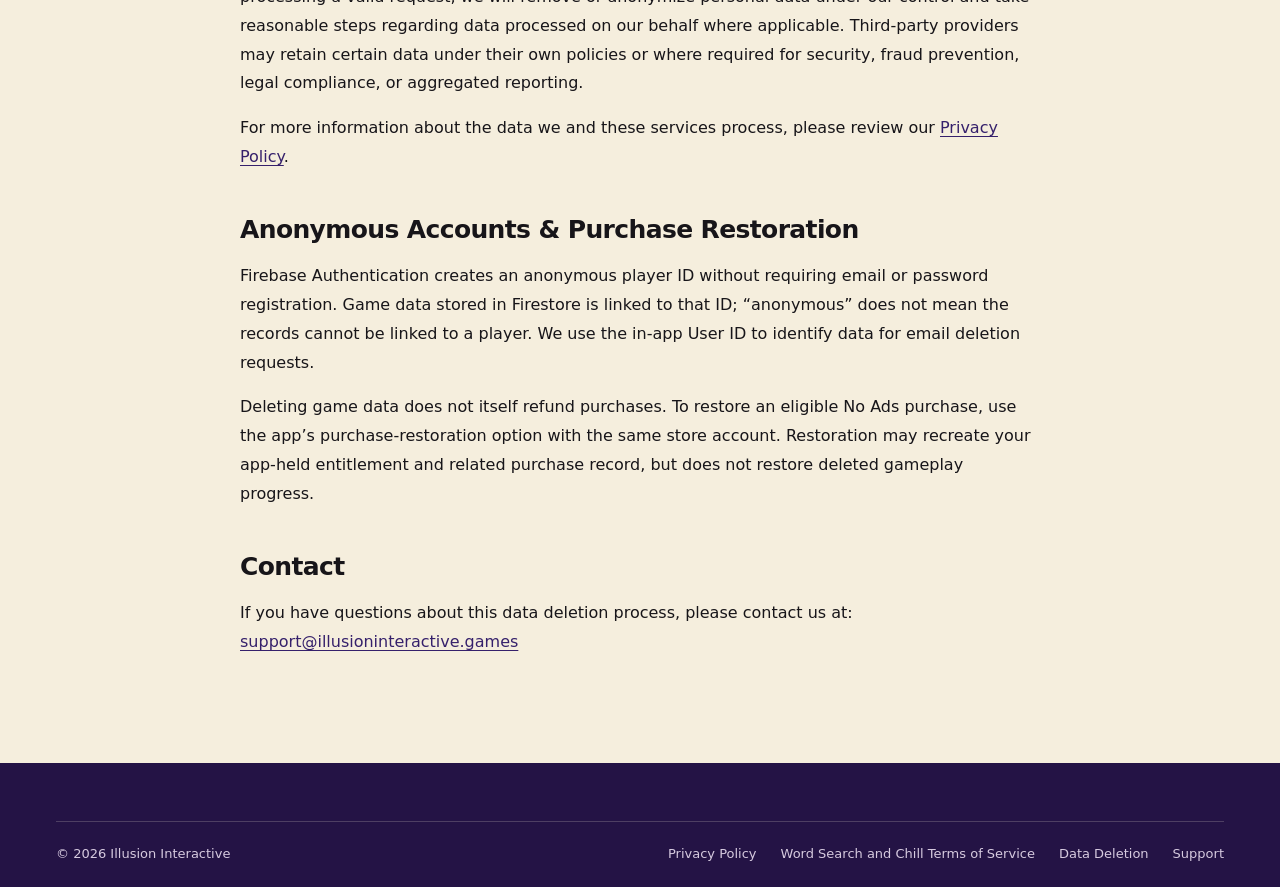
==== commit 48e9049d: "Publish Word Search and Chill terms of service" ====
--- a/datadeletion/index.html
+++ b/datadeletion/index.html
@@ -132,7 +132,7 @@
 
   </main>
   <footer class="site-footer"><div class="wrap">
-    <div class="footer-bottom"><span>© 2026 <a href="../">Illusion Interactive</a></span><div class="footer-links"><a href="../privacypolicy/">Privacy Policy</a><a href="../datadeletion/">Data Deletion</a><a href="../support/">Support</a></div></div>
+    <div class="footer-bottom"><span>© 2026 <a href="../">Illusion Interactive</a></span><div class="footer-links"><a href="../privacypolicy/">Privacy Policy</a><a href="../word-search-and-chill/terms/">Word Search and Chill Terms of Service</a><a href="../datadeletion/">Data Deletion</a><a href="../support/">Support</a></div></div>
   </div></footer>
 </body>
 </html>
